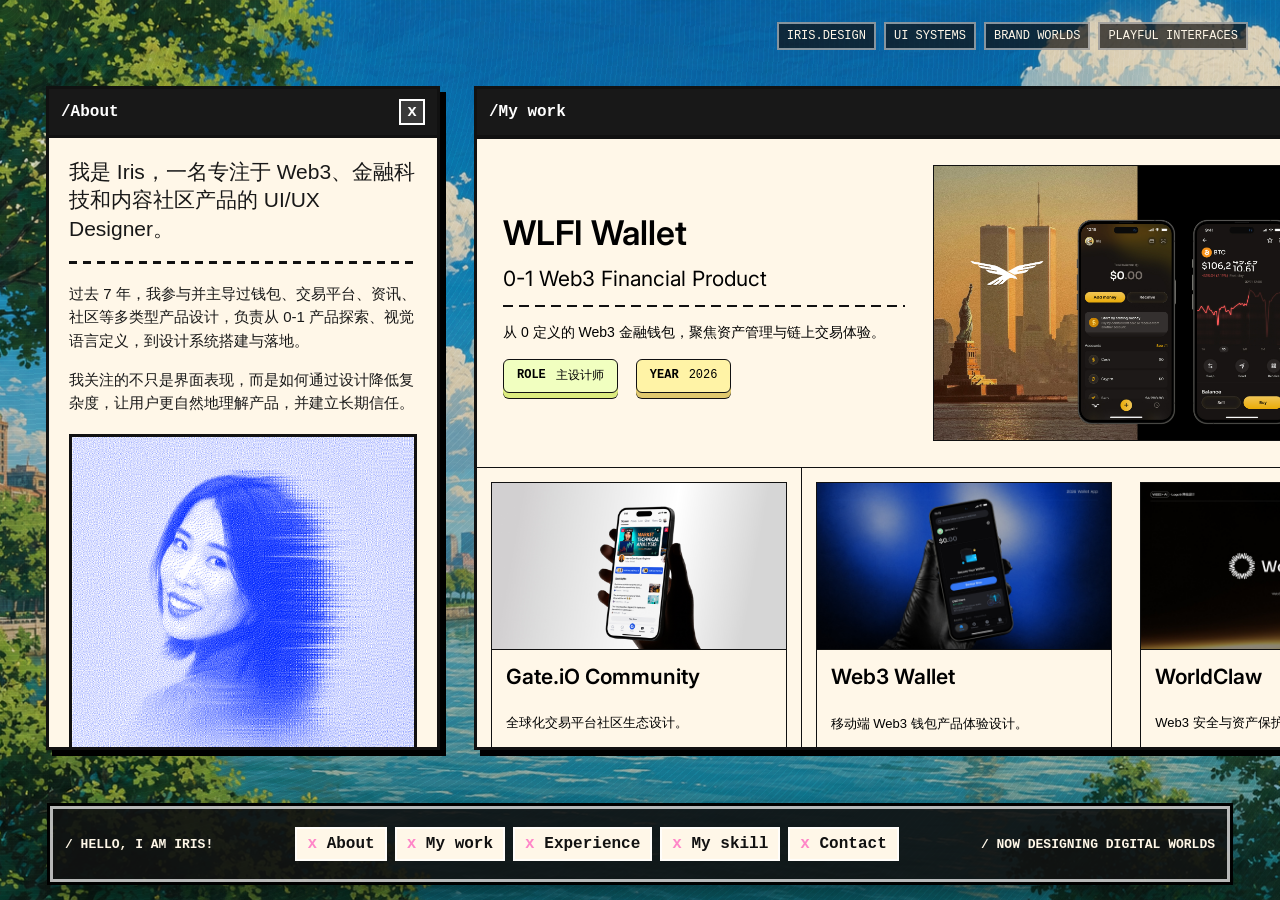
==== index.html @ 03a8f5ac "Publish Iris portfolio website" ====
<!DOCTYPE html>
<html lang="en">
  <head>
    <meta charset="UTF-8" />
    <meta name="viewport" content="width=device-width, initial-scale=1.0" />
    <title>Iris - Designer Portfolio</title>
    <meta
      name="description"
      content="Iris is a multidisciplinary designer creating product interfaces, brand systems, and digital stories with playful precision."
    />
    <link rel="preconnect" href="https://fonts.googleapis.com" />
    <link rel="preconnect" href="https://fonts.gstatic.com" crossorigin />
    <link href="https://fonts.googleapis.com/css2?family=Inter:wght@400;500;600;700;800&display=swap" rel="stylesheet" />
    <link rel="stylesheet" href="./styles.css" />
  </head>
  <body>
    <div class="boot-screen" aria-hidden="true">
      <div class="boot-grid">
        <span></span><span></span><span></span><span></span><span></span>
        <span></span><span></span><span></span><span></span><span></span>
        <span></span><span></span><span></span><span></span><span></span>
        <span></span><span></span><span></span><span></span><span></span>
        <span></span><span></span><span></span><span></span><span></span>
      </div>
    </div>

    <main class="desktop" id="desktop">
      <canvas class="cursor-trail" id="cursorTrail" aria-hidden="true"></canvas>
      <div class="noise"></div>
      <div class="ticker" aria-hidden="true">
        <span>IRIS.DESIGN</span>
        <span>UI SYSTEMS</span>
        <span>BRAND WORLDS</span>
        <span>PLAYFUL INTERFACES</span>
      </div>

      <section class="workspace" id="workspace" aria-label="Iris portfolio cards">
        <article class="window about" data-card="about">
          <header class="window-bar">
            <span>/About</span>
            <button class="close" aria-label="Close about" data-close="about">x</button>
          </header>
          <div class="window-body">
            <p class="quote">我是 Iris，一名专注于 Web3、金融科技和内容社区产品的 UI/UX Designer。</p>
            <div class="rule"></div>
            <p>
              过去 7 年，我参与并主导过钱包、交易平台、资讯、社区等多类型产品设计，负责从 0-1 产品探索、视觉语言定义，到设计系统搭建与落地。
            </p>
            <p>
              我关注的不只是界面表现，而是如何通过设计降低复杂度，让用户更自然地理解产品，并建立长期信任。
            </p>
            <div class="portrait">
              <img src="./assets/iris-photo.png" alt="Portrait of Iris" />
            </div>
            <div class="rule"></div>
            <div class="about-notes" aria-label="Iris design focus">
              <span>7 年产品设计经验</span>
              <span>资讯 / 社区 / 金融 / Web3</span>
              <span>APP / Web 多端设计</span>
              <span>0-1 产品设计主导</span>
            </div>
          </div>
        </article>

        <article class="window contact" data-card="contact">
          <header class="window-bar">
            <span>/Contact</span>
            <button class="close" aria-label="Close contact" data-close="contact">x</button>
          </header>
          <div class="window-body">
            <p>
              我一直在寻找值得投入的项目。
            </p>
            <p>
              无论是产品设计、视觉系统，还是新的数字体验，如果你的想法足够有趣，欢迎来聊聊
            </p>
            <div class="mail-art">
              <img src="./assets/contact-art.png" alt="Contact illustration" />
            </div>
          </div>
          <div class="link-list">
            <a href="mailto:Iriszheng066@gmail.com" class="contact-row email">
              <span>EMAIL</span>
              <em>&gt;&gt; Iriszheng066@gmail.com</em>
            </a>
            <a href="#" class="contact-row linkedin">
              <span>WECHAT</span>
              <em>&gt;&gt; 15631591197</em>
            </a>
            <a href="./assets/iris-resume-2026.pdf" class="contact-row resume" target="_blank" rel="noopener">
              <span>RESUME</span>
              <em>&gt;&gt; See the detail</em>
            </a>
          </div>
        </article>

        <article class="window work" data-card="work">
          <header class="window-bar">
            <span>/My work</span>
            <button class="close" aria-label="Close work" data-close="work">x</button>
          </header>
          <div class="projects">
            <button class="project project-featured" data-project="WLFIAPP" data-case="wlfi-app">
              <span class="project-copy">
                <span class="project-title">WLFI Wallet</span>
                <span class="project-subtitle">0-1 Web3 Financial Product</span>
                <span class="project-rule"></span>
                <span class="project-desc">从 0 定义的 Web3 金融钱包，聚焦资产管理与链上交易体验。</span>
                <span class="project-meta">
                  <span><b>ROLE</b> 主设计师</span>
                  <span><b>YEAR</b> 2026</span>
                </span>
              </span>
              <span class="thumb project-image featured-thumb"><img src="./assets/projects/wlfi-case/cover.jpg" alt="WLFI APP project cover" /></span>
            </button>
            <button class="project project-compact" data-project="Gate.iO Community" data-case="gate-community">
              <span class="thumb project-image"><img src="./assets/projects/gate-community-case/cover.jpg" alt="Gate.iO Community project cover" /></span>
              <span class="project-card-copy">
                <strong>Gate.iO Community</strong>
                <small>全球化交易平台社区生态设计。</small>
                <em>VIEW CASE -></em>
              </span>
            </button>
            <button class="project project-compact" data-project="Web3 Wallet" data-case="web3-wallet">
              <span class="thumb project-image"><img src="./assets/projects/web3-wallet/page-01.png" alt="Web3 Wallet project cover" /></span>
              <span class="project-card-copy">
                <strong>Web3 Wallet</strong>
                <small>移动端 Web3 钱包产品体验设计。</small>
                <em>VIEW CASE -></em>
              </span>
            </button>
            <button class="project project-compact" data-project="WorldClaw" data-case="worldclaw">
              <span class="thumb project-image"><img src="./assets/projects/worldclaw/page-1.png" alt="WorldClaw project cover" /></span>
              <span class="project-card-copy">
                <strong>WorldClaw</strong>
                <small>Web3 安全与资产保护平台品牌与产品设计。</small>
                <em>VIEW CASE -></em>
              </span>
            </button>
          </div>
        </article>

        <article class="window experience" data-card="experience">
          <header class="window-bar">
            <span>/Experience</span>
            <button class="close" aria-label="Close experience" data-close="experience">x</button>
          </header>
          <div class="window-body">
            <div class="timeline-item">
              <span>&gt;&gt; 2024年4月 - 2026年4月</span>
              <strong>资深 UI/UX 设计师 @ Tomo(Web3)</strong>
              <p>负责 0-1 金融产品 WLFI APP 的产品页面设计，主导视觉语言定义与核心页面 UI 设计。</p>
              <p>负责 AB、Tomo 钱包产品的 0-1 设计，覆盖首页、资产、交易、社区等核心模块，推动设计方案落地。</p>
            </div>
            <div class="timeline-item">
              <span>&gt;&gt; 2022年7月 - 2024年4月</span>
              <strong>高级 UI 设计师 @ Gate.io</strong>
              <p>交易所社区业务线 UI Owner，负责 App / Web 端的视觉输出与体验迭代。</p>
              <p>负责直播、社区动态、社群聊天室、学院等模块设计，提升内容浏览、互动参与和转化体验。</p>
            </div>
            <div class="timeline-item">
              <span>&gt;&gt; 2019年7月 - 2022年7月</span>
              <strong>UI/UX 设计师 @ NewsBreak</strong>
              <p>负责 APP / Web 双端的北美本地新闻资讯产品界面设计。</p>
            </div>
            <div class="timeline-item">
              <span>&gt;&gt; 2017年 - 2019年</span>
              <strong>设计实习生 @ 腾讯 Tencent &amp; Cisco</strong>
              <p>在腾讯参与腾讯视频网站的 UI 设计，以及负责内部 B 端数据系统的网站设计。</p>
              <p>在 Cisco 参与 Webex 视频会议相关设计，积累跨团队协作、产品理解和设计落地经验。</p>
            </div>
          </div>
        </article>

        <article class="window skills" data-card="skills">
          <header class="window-bar">
            <span>/My skill</span>
            <button class="close" aria-label="Close skills" data-close="skills">x</button>
          </header>
          <div class="window-body chips">
            <span>Product Strategy</span>
            <span>Design Systems</span>
            <span>UX Research</span>
            <span>Art Direction</span>
            <span>Webflow</span>
            <span>Figma</span>
            <span>Interaction Design</span>
            <span>Brand Identity</span>
            <span>Prototyping</span>
            <span>Creative Coding</span>
          </div>
        </article>

      </section>

      <nav class="dock" aria-label="Portfolio navigation">
        <span class="dock-label">/ HELLO, I AM IRIS!</span>
        <div class="dock-menu">
          <button class="dock-btn is-open" data-toggle="about">About</button>
          <button class="dock-btn is-open" data-toggle="work">My work</button>
          <button class="dock-btn is-open" data-toggle="experience">Experience</button>
          <button class="dock-btn is-open" data-toggle="skills">My skill</button>
          <button class="dock-btn is-open" data-toggle="contact">Contact</button>
        </div>
        <span class="dock-label">/ NOW DESIGNING DIGITAL WORLDS</span>
      </nav>

      <dialog id="projectDialog" class="project-dialog">
        <button class="close dialog-close" aria-label="Close project">x</button>
        <p class="section-title">&gt;&gt; CASE NOTE</p>
        <h2 id="dialogTitle">Project</h2>
        <div id="dialogContent" class="dialog-content">
          <p>
            A focused Iris case study placeholder. Replace this with project goals, scope, role,
            outcomes, and screenshots when the final designer information is ready.
          </p>
        </div>
      </dialog>
    </main>

    <script src="./script.js"></script>
  </body>
</html>
---- styles.css ----
:root {
  --black: #111111;
  --ink: #181818;
  --paper: #f3eadf;
  --cream: #fff7e8;
  --white: #ffffff;
  --line: #111111;
  --green: #a9ff76;
  --pink: #ff86c8;
  --yellow: #ffe36d;
  --blue: #8cc8ff;
  --red: #ff6b57;
  --shadow: 6px 6px 0 #000000;
}

* {
  box-sizing: border-box;
}

html {
  height: 100%;
  background: var(--black);
}

body {
  min-height: 100%;
  margin: 0;
  overflow: hidden;
  color: var(--ink);
  background:
    linear-gradient(rgba(0, 0, 0, 0.08), rgba(0, 0, 0, 0.18)),
    url("./assets/desktop-bg.png") center / cover fixed no-repeat,
    #111111;
  font-family: "Courier New", Courier, monospace;
}

button,
a {
  font: inherit;
}

button {
  cursor: pointer;
}

.boot-screen {
  position: fixed;
  inset: 0;
  z-index: 50;
  display: grid;
  place-items: center;
  background: #111111;
  animation: bootOut 1.15s ease 0.65s forwards;
}

.boot-grid {
  display: grid;
  grid-template-columns: repeat(5, 10px);
  gap: 13px;
}

.boot-grid span {
  width: 8px;
  height: 8px;
  background: var(--cream);
  animation: blink 0.7s steps(2, end) infinite;
}

.boot-grid span:nth-child(2n) {
  animation-delay: 0.1s;
}

.boot-grid span:nth-child(3n) {
  animation-delay: 0.22s;
}

.desktop {
  position: relative;
  min-height: 100vh;
  padding: 46px 0 116px;
}

.noise {
  position: fixed;
  inset: 0;
  z-index: 0;
  pointer-events: none;
  opacity: 0.08;
  background-image:
    repeating-radial-gradient(circle at 0 0, #fff 0 1px, transparent 1px 5px),
    repeating-linear-gradient(90deg, transparent 0 14px, rgba(255, 255, 255, 0.25) 15px);
  mix-blend-mode: overlay;
}

.cursor-trail {
  position: fixed;
  inset: 0;
  z-index: 20;
  width: 100vw;
  height: 100vh;
  pointer-events: none;
  image-rendering: pixelated;
}

.ticker {
  position: fixed;
  right: 32px;
  top: 22px;
  z-index: 2;
  display: flex;
  gap: 8px;
  color: var(--cream);
  font-size: 12px;
  letter-spacing: 0;
}

.ticker span {
  border: 2px solid rgba(255, 255, 255, 0.5);
  padding: 5px 8px;
  background: rgba(17, 17, 17, 0.7);
}

.workspace {
  position: relative;
  z-index: 1;
  display: flex;
  align-items: flex-start;
  gap: 34px;
  height: calc(100vh - 162px);
  min-height: 520px;
  overflow-x: auto;
  overflow-y: hidden;
  padding: 40px 46px 34px;
  scroll-behavior: smooth;
  user-select: none;
  scrollbar-width: none;
}

.workspace::-webkit-scrollbar {
  display: none;
}

.window {
  flex: 0 0 394px;
  max-height: 100%;
  overflow: auto;
  border: 3px solid var(--line);
  background: var(--cream);
  box-shadow: var(--shadow);
  transform: translateY(0) scale(1);
  transition: transform 0.22s ease, opacity 0.22s ease;
  animation: cardIn 0.52s cubic-bezier(0.2, 0.9, 0.2, 1) backwards;
}

.window:nth-child(2) {
  animation-delay: 0.08s;
}

.window:nth-child(3) {
  animation-delay: 0.16s;
}

.window:nth-child(4) {
  animation-delay: 0.24s;
}

.window:nth-child(5) {
  animation-delay: 0.32s;
}

.window:nth-child(6) {
  animation-delay: 0.4s;
}

.window.is-hidden {
  display: none;
}

.window.about {
  order: 1;
}

.window.contact {
  order: 5;
}

.window.work {
  order: 2;
  flex-basis: 980px;
}

.window.experience {
  order: 3;
}

.window.skills {
  order: 4;
}

.window:hover {
  transform: translateY(-3px);
}

.window-bar {
  position: sticky;
  top: 0;
  z-index: 2;
  display: flex;
  align-items: center;
  justify-content: space-between;
  gap: 16px;
  padding: 10px 12px;
  border-bottom: 3px solid var(--line);
  color: var(--white);
  background: var(--ink);
  font-weight: 700;
}

.close {
  display: grid;
  width: 26px;
  height: 26px;
  place-items: center;
  border: 2px solid var(--white);
  color: var(--white);
  background: #3a3a3a;
  line-height: 1;
}

.window-body {
  padding: 20px;
}

.window p {
  margin: 0 0 16px;
  font-size: 15px;
  line-height: 1.55;
}

.about .window-body {
  font-family: "PingFang SC", "Microsoft YaHei", "Noto Sans SC", sans-serif;
}

.about .window p {
  line-height: 1.72;
}

.about-notes {
  display: flex;
  flex-wrap: wrap;
  gap: 8px;
  margin: 0 0 16px;
}

.about-notes span {
  padding: 7px 13px 8px;
  border: 1px solid var(--line);
  border-radius: 6px;
  background: #ffd9ec;
  box-shadow: 0 5px 0 #ef95c1, 0 6px 0 var(--line);
  font-size: 12px;
  font-weight: 700;
  line-height: 1.3;
}

.about-notes span:nth-child(2) {
  background: #eadcff;
  box-shadow: 0 5px 0 #c7a9ef, 0 6px 0 var(--line);
}

.about-notes span:nth-child(3) {
  background: #f1ffc0;
  box-shadow: 0 5px 0 #dceb7f, 0 6px 0 var(--line);
}

.about-notes span:nth-child(4) {
  background: #fff3a6;
  box-shadow: 0 5px 0 #e0c86e, 0 6px 0 var(--line);
}

.window strong {
  background: var(--yellow);
  padding: 0 3px;
}

.lead {
  font-size: 16px;
}

.quote {
  font-size: 21px !important;
  line-height: 1.35 !important;
}

.rule {
  height: 3px;
  margin: 18px 0;
  background: repeating-linear-gradient(90deg, var(--line) 0 8px, transparent 8px 14px);
}

.demo-box {
  position: relative;
  height: 220px;
  margin: 18px 0;
  overflow: hidden;
  border: 3px solid var(--line);
  background:
    linear-gradient(135deg, rgba(255, 227, 109, 0.95), rgba(255, 134, 200, 0.9)),
    var(--paper);
}

.demo-box::before {
  content: "";
  position: absolute;
  inset: 18px;
  background-image:
    linear-gradient(var(--line) 2px, transparent 2px),
    linear-gradient(90deg, var(--line) 2px, transparent 2px);
  background-size: 24px 24px;
  opacity: 0.18;
}

.mini-window {
  position: absolute;
  border: 3px solid var(--line);
  background: var(--cream);
  box-shadow: 5px 5px 0 #000;
}

.mini-window::before {
  content: "";
  display: block;
  height: 22px;
  border-bottom: 3px solid var(--line);
  background: var(--blue);
}

.mini-window.one {
  left: 40px;
  top: 46px;
  width: 130px;
  height: 88px;
}

.mini-window.two {
  right: 40px;
  bottom: 42px;
  width: 150px;
  height: 104px;
}

.cursor {
  position: absolute;
  left: 184px;
  top: 96px;
  width: 0;
  height: 0;
  border-left: 18px solid var(--line);
  border-top: 13px solid transparent;
  border-bottom: 13px solid transparent;
  filter: drop-shadow(4px 4px 0 #fff);
  animation: cursorMove 2.8s ease-in-out infinite;
}

.steps {
  margin: 0;
  padding: 0 0 0 18px;
}

.steps li {
  margin: 10px 0;
  font-size: 14px;
  line-height: 1.45;
}

.actions,
.pager {
  display: flex;
  align-items: center;
  gap: 12px;
  justify-content: space-between;
  border-top: 3px solid var(--line);
  padding: 14px;
}

.retro-btn {
  position: relative;
  min-height: 38px;
  border: 3px solid var(--line);
  color: var(--line);
  background: var(--white);
  box-shadow: 4px 4px 0 #000;
  font-weight: 700;
}

.retro-btn:active {
  transform: translate(3px, 3px);
  box-shadow: 1px 1px 0 #000;
}

.retro-btn.pink {
  background: var(--pink);
}

.retro-btn.muted {
  background: #d8d8d8;
}

.portrait {
  width: 100%;
  aspect-ratio: 1 / 1;
  margin: 20px 0 0;
  overflow: hidden;
  border: 3px solid var(--line);
  background: #f8f9ff;
}

.portrait img {
  display: block;
  width: 100%;
  height: 100%;
  object-fit: cover;
}

.mail-art {
  display: block;
  position: relative;
  overflow: hidden;
  margin: 18px 0 4px;
}

.mail-art img {
  display: block;
  width: 100%;
  aspect-ratio: 16 / 9;
  object-fit: cover;
}

.link-list {
  border-top: 3px solid var(--line);
}

.contact-row {
  display: grid;
  grid-template-columns: 116px 1fr;
  gap: 10px;
  align-items: center;
  min-height: 62px;
  padding: 12px 16px;
  border-bottom: 3px solid var(--line);
  color: var(--line);
  font-family: "Inter", Arial, sans-serif;
  text-decoration: none;
}

.contact-row span {
  display: grid;
  min-height: 36px;
  place-items: center;
  padding: 0 13px;
  border: 1px solid var(--line);
  border-radius: 6px;
  box-shadow: 0 5px 0 #dceb7f, 0 6px 0 var(--line);
  font-size: 11px;
  font-weight: 700;
  background: var(--white);
}

.contact-row em {
  font-style: normal;
  font-size: 14px;
  font-weight: 500;
}

.contact-row.email span {
  background: #fff3a6;
  box-shadow: 0 5px 0 #e0c86e, 0 6px 0 var(--line);
}

.contact-row.linkedin span {
  background: #dff2ff;
  box-shadow: 0 5px 0 #a9d4ed, 0 6px 0 var(--line);
}

.contact-row.resume span {
  background: #ffd9ec;
  box-shadow: 0 5px 0 #ef95c1, 0 6px 0 var(--line);
}

.projects {
  display: grid;
  grid-template-columns: repeat(3, minmax(0, 1fr));
  gap: 0;
  border-top: 1px solid var(--line);
}

.project {
  display: flex;
  min-height: 0;
  flex-direction: column;
  gap: 12px;
  padding: 16px;
  border: 0;
  border-right: 1px solid var(--line);
  border-bottom: 1px solid var(--line);
  background: var(--cream);
  text-align: left;
}

.project:nth-child(3n + 1) {
  border-left: 0;
}

.project:nth-child(3n) {
  border-right: 0;
}

.project-featured {
  display: grid;
  grid-column: 1 / -1;
  grid-template-columns: minmax(330px, 0.9fr) minmax(430px, 1.1fr);
  gap: 28px;
  align-items: center;
  padding: 26px;
}

.project-copy,
.project-card-copy,
.project-meta,
.project-tags {
  display: flex;
}

.project-copy {
  min-width: 0;
  flex-direction: column;
  align-items: flex-start;
  gap: 14px;
}

.project-title,
.project-subtitle {
  display: block;
  font-family: "Inter", Arial, sans-serif;
  line-height: 1.16;
}

.project-title {
  font-size: 34px;
  font-weight: 600;
}

.project-subtitle {
  font-size: 21px;
  font-weight: 400;
}

.project-rule {
  width: 100%;
  height: 2px;
  background: repeating-linear-gradient(90deg, var(--line) 0 10px, transparent 10px 16px);
}

.project-desc {
  font-family: "PingFang SC", "Microsoft YaHei", "Noto Sans SC", sans-serif;
  font-size: 14px;
  line-height: 1.7;
}

.project-meta {
  flex-wrap: wrap;
  gap: 18px;
  font-size: 12px;
}

.project-meta span {
  display: inline-flex;
  gap: 10px;
  align-items: center;
  padding: 7px 13px 8px;
  border: 1px solid var(--line);
  border-radius: 6px;
  background: #f1ffc0;
  box-shadow: 0 5px 0 #dceb7f, 0 6px 0 var(--line);
}

.project-meta span:nth-child(2) {
  background: #fff3a6;
  box-shadow: 0 5px 0 #e0c86e, 0 6px 0 var(--line);
}

.project-meta b {
  font-weight: 700;
}

.project-tags {
  flex-wrap: wrap;
  gap: 12px;
  margin-top: 2px;
}

.project-tags em {
  display: inline-flex;
  padding: 9px 12px;
  border: 2px solid var(--line);
  background: var(--green);
  box-shadow: 4px 4px 0 #000;
  font-size: 12px;
  font-style: normal;
  font-weight: 700;
}

.project-tags em:nth-child(2) {
  background: var(--pink);
}

.project-tags em:nth-child(3) {
  background: var(--green);
}

.featured-thumb {
  align-self: stretch;
}

.project-compact {
  display: grid;
  grid-template-rows: auto 1fr;
  gap: 0;
  padding: 14px;
}

.project-compact .thumb {
  border-bottom: 0;
}

.project-card-copy {
  min-height: 138px;
  flex-direction: column;
  justify-content: space-between;
  gap: 10px;
  padding: 14px;
  border: 1px solid var(--line);
  background: var(--cream);
}

.project .project-card-copy strong {
  min-height: 0;
  padding: 0;
  border: 0;
  background: transparent;
  font-family: "Inter", Arial, sans-serif;
  font-size: 21px;
  font-weight: 600;
  line-height: 1.2;
}

.project-card-copy small {
  font-family: "PingFang SC", "Microsoft YaHei", "Noto Sans SC", sans-serif;
  font-size: 13px;
  line-height: 1.5;
}

.project-card-copy em {
  display: block;
  padding: 0;
  border: 0;
  font-size: 12px;
  font-style: normal;
  font-weight: 700;
  text-align: left;
}

.project:hover .thumb i {
  transform: translate(-50%, -50%) rotate(8deg) scale(1.05);
}

.thumb {
  position: relative;
  flex: 0 0 auto;
  width: 100%;
  aspect-ratio: 16 / 9;
  overflow: hidden;
  border: 1px solid var(--line);
  background: var(--green);
}

.thumb::before {
  content: "";
  position: absolute;
  inset: 12px;
  background:
    linear-gradient(90deg, rgba(255, 255, 255, 0.5) 2px, transparent 2px),
    linear-gradient(rgba(255, 255, 255, 0.5) 2px, transparent 2px);
  background-size: 18px 18px;
}

.thumb i {
  position: absolute;
  left: 50%;
  top: 50%;
  width: 86px;
  height: 86px;
  border: 3px solid var(--line);
  background: var(--cream);
  transform: translate(-50%, -50%);
  transition: transform 0.22s ease;
}

.thumb i::before,
.thumb i::after {
  content: "";
  position: absolute;
  background: var(--line);
}

.thumb i::before {
  left: 18px;
  top: 22px;
  width: 50px;
  height: 8px;
}

.thumb i::after {
  left: 18px;
  top: 42px;
  width: 34px;
  height: 8px;
}

.thumb.pink {
  background: var(--pink);
}

.thumb.yellow {
  background: var(--yellow);
}

.thumb.blue {
  background: var(--blue);
}

.thumb.project-image {
  background: #111111;
}

.thumb.project-image::before {
  display: none;
}

.thumb.project-image img {
  display: block;
  width: 100%;
  height: 100%;
  object-fit: cover;
  object-position: center;
  transition: transform 0.22s ease;
}

.project:hover .thumb.project-image img {
  transform: scale(1.04);
}

.project strong {
  display: block;
  min-height: 42px;
  padding: 8px;
  border: 1px solid var(--line);
  background: var(--white);
  font-size: 13px;
}

.pager span {
  white-space: nowrap;
  font-weight: 700;
  font-size: 13px;
}

.timeline-item {
  padding: 0 0 18px;
  margin: 0 0 18px;
  border-bottom: 2px solid var(--line);
}

.timeline-item:last-child {
  margin-bottom: 0;
  border-bottom: 0;
}

.timeline-item span,
.section-title {
  display: block;
  margin-bottom: 8px;
  color: #6d1670;
  font-weight: 700;
}

.timeline-item strong {
  display: inline-block;
  margin-bottom: 8px;
}

.experience .window-body {
  font-family: "PingFang SC", "Microsoft YaHei", "Noto Sans SC", sans-serif;
}

.experience .timeline-item span {
  font-family: "Courier New", Courier, monospace;
  font-size: 13px;
}

.experience .timeline-item strong {
  display: inline-block;
  position: relative;
  border: 1px solid var(--line);
  border-radius: 6px;
  background: #f1ffc0;
  padding: 6px 13px 7px;
  font-size: 13px;
  line-height: 1.25;
  color: #060606;
  box-shadow: 0 5px 0 #dceb7f, 0 6px 0 var(--line);
  margin-bottom: 15px;
}

.experience .timeline-item p {
  margin-bottom: 8px;
  font-size: 14px;
  line-height: 1.72;
}

.chips {
  display: flex;
  flex-wrap: wrap;
  gap: 10px;
}

.chips span {
  padding: 7px 13px 8px;
  border: 1px solid var(--line);
  border-radius: 6px;
  background: #f1ffc0;
  box-shadow: 0 5px 0 #dceb7f, 0 6px 0 var(--line);
  font-family: "Inter", Arial, sans-serif;
  font-size: 13px;
  font-weight: 700;
}

.chips span:nth-child(3n + 1) {
  background: #f1ffc0;
  box-shadow: 0 5px 0 #dceb7f, 0 6px 0 var(--line);
}

.chips span:nth-child(3n + 2) {
  background: #ffd9ec;
  box-shadow: 0 5px 0 #ef95c1, 0 6px 0 var(--line);
}

.chips span:nth-child(3n) {
  background: #fff3a6;
  box-shadow: 0 5px 0 #e0c86e, 0 6px 0 var(--line);
}

.chips span:nth-child(4n) {
  background: #dff2ff;
  box-shadow: 0 5px 0 #a9d4ed, 0 6px 0 var(--line);
}

.text-link {
  display: block;
  width: 100%;
  margin: 10px 0;
  padding: 0;
  border: 0;
  color: var(--line);
  background: transparent;
  text-align: left;
  text-decoration: underline;
  text-decoration-thickness: 2px;
  font-weight: 700;
}

.dock {
  position: fixed;
  left: 50%;
  bottom: 18px;
  z-index: 10;
  display: grid;
  grid-template-columns: auto minmax(280px, 1fr) auto;
  align-items: center;
  width: min(1180px, calc(100vw - 28px));
  min-height: 76px;
  gap: 12px;
  padding: 12px;
  border: 3px solid rgba(255, 255, 255, 0.7);
  background: rgba(17, 17, 17, 0.9);
  box-shadow: 0 0 0 3px #000, 0 14px 32px rgba(0, 0, 0, 0.45);
  color: var(--cream);
  transform: translateX(-50%);
}

.dock-label {
  white-space: nowrap;
  font-size: 13px;
  font-weight: 700;
}

.dock-menu {
  display: flex;
  flex-wrap: wrap;
  justify-content: center;
  gap: 8px;
}

.dock-btn {
  min-height: 34px;
  padding: 5px 10px;
  border: 2px solid rgba(255, 255, 255, 0.8);
  color: var(--cream);
  background: #262626;
  font-weight: 700;
}

.dock-btn.is-open::before {
  content: "x ";
  color: var(--pink);
}

.dock-btn:hover,
.dock-btn.is-open {
  background: var(--cream);
  color: var(--line);
}

.project-dialog {
  width: min(1120px, calc(100vw - 44px));
  max-height: calc(100vh - 52px);
  overflow: auto;
  border: 3px solid var(--line);
  background: var(--cream);
  box-shadow: var(--shadow);
  color: var(--line);
}

.project-dialog::backdrop {
  background: rgba(0, 0, 0, 0.68);
}

.project-dialog h2 {
  margin: 0 0 12px;
  font-size: 22px;
}

.dialog-content {
  clear: both;
}

.case-page {
  margin: 0 0 16px;
  border: 3px solid var(--line);
  background: #111111;
  box-shadow: 5px 5px 0 #000;
}

.case-page img {
  display: block;
  width: 100%;
  height: auto;
}

.dialog-close {
  float: right;
  border-color: var(--line);
  color: var(--line);
  background: var(--pink);
}

@keyframes bootOut {
  to {
    opacity: 0;
    visibility: hidden;
  }
}

@keyframes blink {
  50% {
    opacity: 0.25;
    transform: scale(0.6);
  }
}

@keyframes cardIn {
  from {
    opacity: 0;
    transform: translateY(22px) scale(0.96);
  }
}

@keyframes cursorMove {
  50% {
    transform: translate(42px, 34px);
  }
}

@media (max-width: 900px) {
  body {
    overflow: auto;
  }

  .desktop {
    padding: 22px 0 190px;
  }

  .ticker {
    position: static;
    flex-wrap: wrap;
    padding: 14px;
  }

  .workspace {
    height: auto;
    min-height: 0;
    flex-direction: column;
    overflow: visible;
    padding: 14px;
  }

  .window {
    width: 100%;
    flex-basis: auto;
  }

  .projects {
    grid-template-columns: 1fr;
  }

  .project,
  .project:nth-child(2n) {
    border-right: 0;
  }

  .dock {
    grid-template-columns: 1fr;
    width: calc(100vw - 18px);
    bottom: 9px;
  }

  .dock-label {
    text-align: center;
  }
}

@media (max-width: 520px) {
  .window-body {
    padding: 16px;
  }

  .window p {
    font-size: 14px;
  }

  .actions,
  .pager {
    flex-direction: column;
    align-items: stretch;
  }

  .retro-btn {
    width: 100%;
  }

  .contact-row {
    grid-template-columns: 1fr;
  }

  .dock-btn {
    flex: 1 1 calc(50% - 8px);
  }
}
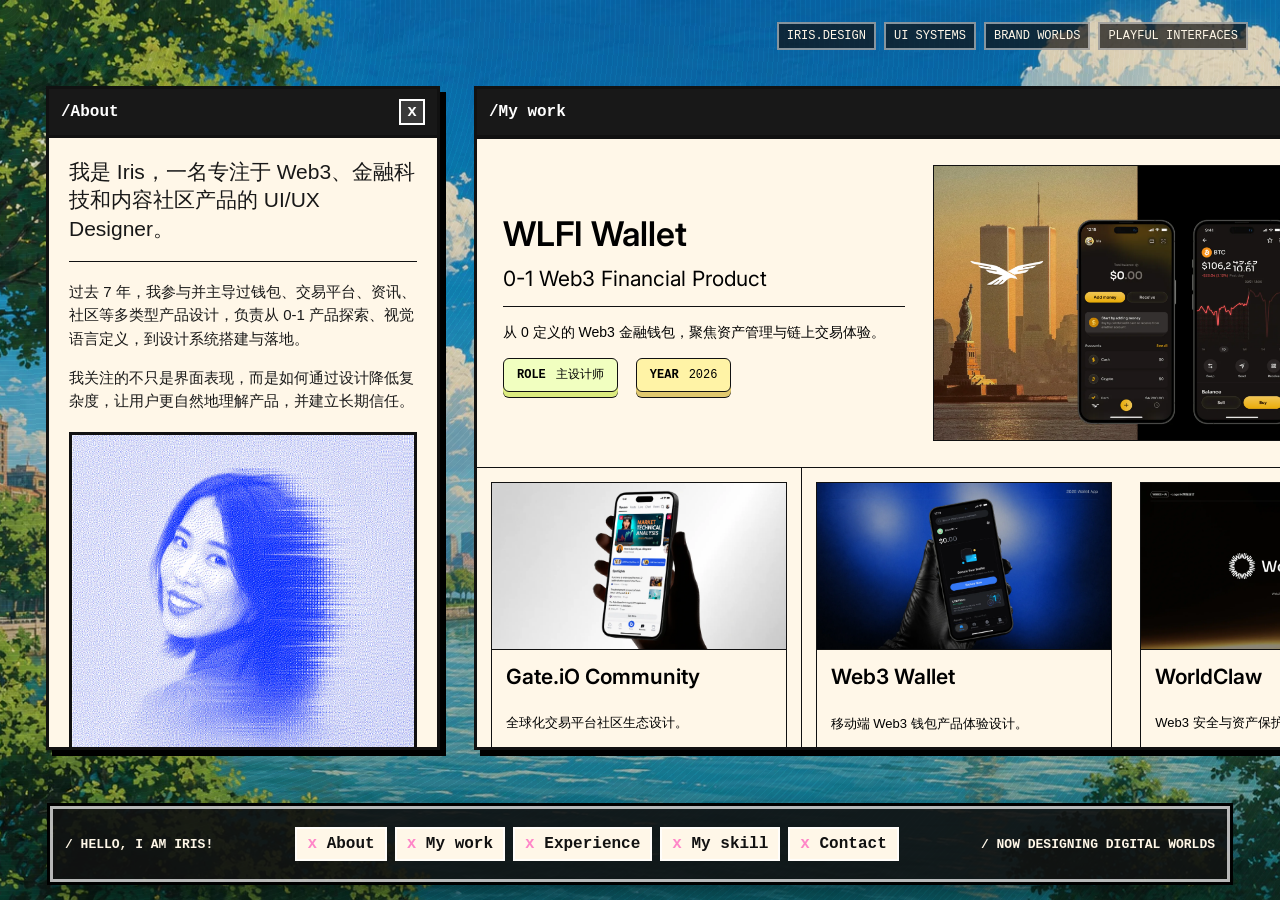
==== commit a2502827: "Add files via upload" ====
--- a/index.html
+++ b/index.html
@@ -50,7 +50,7 @@
               我关注的不只是界面表现，而是如何通过设计降低复杂度，让用户更自然地理解产品，并建立长期信任。
             </p>
             <div class="portrait">
-              <img src="./assets/iris-photo.png" alt="Portrait of Iris" />
+              <img src="./assets/iris-photo.webp" alt="Portrait of Iris" />
             </div>
             <div class="rule"></div>
             <div class="about-notes" aria-label="Iris design focus">
@@ -75,7 +75,7 @@
               无论是产品设计、视觉系统，还是新的数字体验，如果你的想法足够有趣，欢迎来聊聊
             </p>
             <div class="mail-art">
-              <img src="./assets/contact-art.png" alt="Contact illustration" />
+              <img src="./assets/contact-art.webp" alt="Contact illustration" />
             </div>
           </div>
           <div class="link-list">
@@ -111,10 +111,10 @@
                   <span><b>YEAR</b> 2026</span>
                 </span>
               </span>
-              <span class="thumb project-image featured-thumb"><img src="./assets/projects/wlfi-case/cover.jpg" alt="WLFI APP project cover" /></span>
+              <span class="thumb project-image featured-thumb"><img src="./assets/projects/wlfi-case/cover.webp" alt="WLFI APP project cover" /></span>
             </button>
             <button class="project project-compact" data-project="Gate.iO Community" data-case="gate-community">
-              <span class="thumb project-image"><img src="./assets/projects/gate-community-case/cover.jpg" alt="Gate.iO Community project cover" /></span>
+              <span class="thumb project-image"><img src="./assets/projects/gate-community-case/cover.webp" alt="Gate.iO Community project cover" /></span>
               <span class="project-card-copy">
                 <strong>Gate.iO Community</strong>
                 <small>全球化交易平台社区生态设计。</small>
@@ -122,7 +122,7 @@
               </span>
             </button>
             <button class="project project-compact" data-project="Web3 Wallet" data-case="web3-wallet">
-              <span class="thumb project-image"><img src="./assets/projects/web3-wallet/page-01.png" alt="Web3 Wallet project cover" /></span>
+              <span class="thumb project-image"><img src="./assets/projects/web3-wallet/page-01.webp" alt="Web3 Wallet project cover" /></span>
               <span class="project-card-copy">
                 <strong>Web3 Wallet</strong>
                 <small>移动端 Web3 钱包产品体验设计。</small>
@@ -130,10 +130,18 @@
               </span>
             </button>
             <button class="project project-compact" data-project="WorldClaw" data-case="worldclaw">
-              <span class="thumb project-image"><img src="./assets/projects/worldclaw/page-1.png" alt="WorldClaw project cover" /></span>
+              <span class="thumb project-image"><img src="./assets/projects/worldclaw/page-1.webp" alt="WorldClaw project cover" /></span>
               <span class="project-card-copy">
                 <strong>WorldClaw</strong>
                 <small>Web3 安全与资产保护平台品牌与产品设计。</small>
+                <em>VIEW CASE -></em>
+              </span>
+            </button>
+            <button class="project project-compact" data-project="NewsBreak" data-case="newsbreak">
+              <span class="thumb project-image"><img src="./assets/projects/newsbreak-case/cover.webp" alt="NewsBreak project cover" /></span>
+              <span class="project-card-copy">
+                <strong>NewsBreak</strong>
+                <small>北美本地新闻社区产品。</small>
                 <em>VIEW CASE -></em>
               </span>
             </button>
--- a/styles.css
+++ b/styles.css
@@ -29,7 +29,7 @@
   color: var(--ink);
   background:
     linear-gradient(rgba(0, 0, 0, 0.08), rgba(0, 0, 0, 0.18)),
-    url("./assets/desktop-bg.png") center / cover fixed no-repeat,
+    url("./assets/desktop-bg.webp") center / cover fixed no-repeat,
     #111111;
   font-family: "Courier New", Courier, monospace;
 }
@@ -241,7 +241,10 @@
   font-family: "PingFang SC", "Microsoft YaHei", "Noto Sans SC", sans-serif;
 }
 
-.about .window p {
+.about .window p,
+.experience .timeline-item p,
+.contact .window-body p {
+  font-size: 14px;
   line-height: 1.72;
 }
 
@@ -293,9 +296,9 @@
 }
 
 .rule {
-  height: 3px;
+  height: 1px;
   margin: 18px 0;
-  background: repeating-linear-gradient(90deg, var(--line) 0 8px, transparent 8px 14px);
+  background: var(--line);
 }
 
 .demo-box {
@@ -437,7 +440,7 @@
 }
 
 .link-list {
-  border-top: 3px solid var(--line);
+  border-top: 1px solid var(--line);
 }
 
 .contact-row {
@@ -447,7 +450,7 @@
   align-items: center;
   min-height: 62px;
   padding: 12px 16px;
-  border-bottom: 3px solid var(--line);
+  border-bottom: 1px solid var(--line);
   color: var(--line);
   font-family: "Inter", Arial, sans-serif;
   text-decoration: none;
@@ -557,8 +560,8 @@
 
 .project-rule {
   width: 100%;
-  height: 2px;
-  background: repeating-linear-gradient(90deg, var(--line) 0 10px, transparent 10px 16px);
+  height: 1px;
+  background: var(--line);
 }
 
 .project-desc {
@@ -778,7 +781,7 @@
 .timeline-item {
   padding: 0 0 18px;
   margin: 0 0 18px;
-  border-bottom: 2px solid var(--line);
+  border-bottom: 1px solid var(--line);
 }
 
 .timeline-item:last-child {
@@ -1050,6 +1053,97 @@
 }
 
 @media (max-width: 520px) {
+  .window.work {
+    height: 100svh;
+    max-height: none;
+    overflow: hidden;
+  }
+
+  .window.work .window-bar {
+    height: 44px;
+  }
+
+  .window.work .projects {
+    display: flex;
+    height: calc(100svh - 44px);
+    flex-direction: column;
+    overflow-x: hidden;
+    overflow-y: auto;
+    border-top: 0;
+    scroll-behavior: smooth;
+    scroll-snap-type: y mandatory;
+    scrollbar-width: none;
+    overscroll-behavior-y: contain;
+  }
+
+  .window.work .projects::-webkit-scrollbar {
+    display: none;
+  }
+
+  .window.work .project,
+  .window.work .project-featured,
+  .window.work .project-compact {
+    display: flex;
+    width: 100%;
+    height: 100%;
+    min-height: 100%;
+    flex: 0 0 100%;
+    flex-direction: column;
+    gap: 10px;
+    padding: 12px;
+    border-right: 0;
+    scroll-snap-align: start;
+    scroll-snap-stop: always;
+  }
+
+  .window.work .project-featured .project-copy {
+    order: 2;
+    flex: 1 1 auto;
+    gap: 9px;
+  }
+
+  .window.work .project-featured .featured-thumb {
+    order: 1;
+    height: 43%;
+    min-height: 210px;
+    align-self: auto;
+    aspect-ratio: auto;
+  }
+
+  .window.work .project-title {
+    font-size: 28px;
+  }
+
+  .window.work .project-subtitle {
+    font-size: 16px;
+  }
+
+  .window.work .project-desc {
+    font-size: 13px;
+    line-height: 1.55;
+  }
+
+  .window.work .project-meta {
+    gap: 10px;
+  }
+
+  .window.work .project-compact {
+    grid-template-rows: none;
+  }
+
+  .window.work .project-compact .thumb {
+    height: 58%;
+    flex: 1 1 auto;
+    aspect-ratio: auto;
+    border-bottom: 1px solid var(--line);
+  }
+
+  .window.work .project-card-copy {
+    min-height: 0;
+    flex: 0 0 32%;
+    padding: 14px;
+  }
+
   .window-body {
     padding: 16px;
   }
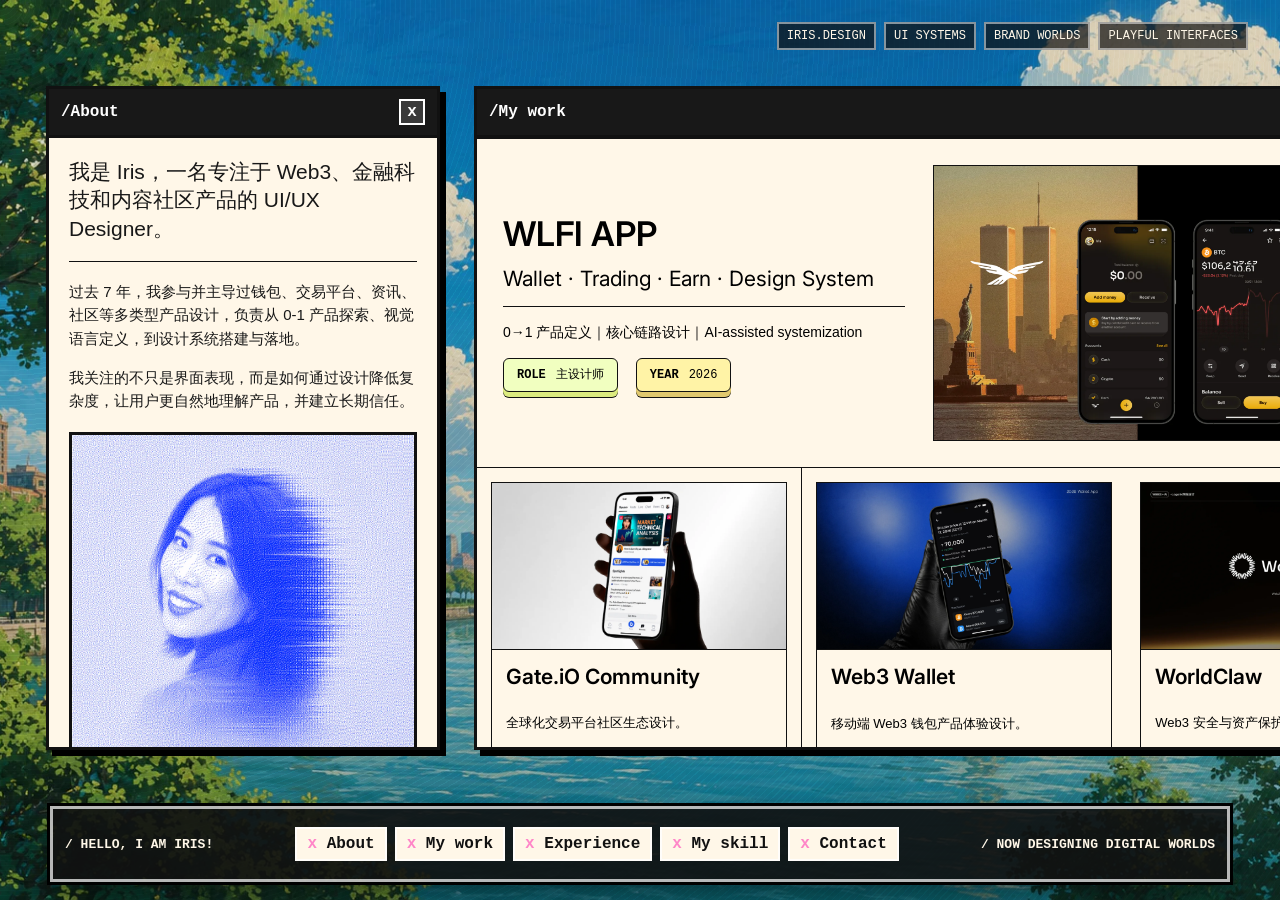
==== commit f1e99d51: "Update WLFI and Web3 Wallet case studies" ====
--- a/index.html
+++ b/index.html
@@ -102,10 +102,10 @@
           <div class="projects">
             <button class="project project-featured" data-project="WLFIAPP" data-case="wlfi-app">
               <span class="project-copy">
-                <span class="project-title">WLFI Wallet</span>
-                <span class="project-subtitle">0-1 Web3 Financial Product</span>
+                <span class="project-title">WLFI APP</span>
+                <span class="project-subtitle">Wallet · Trading · Earn · Design System</span>
                 <span class="project-rule"></span>
-                <span class="project-desc">从 0 定义的 Web3 金融钱包，聚焦资产管理与链上交易体验。</span>
+                <span class="project-desc">0→1 产品定义｜核心链路设计｜AI-assisted systemization</span>
                 <span class="project-meta">
                   <span><b>ROLE</b> 主设计师</span>
                   <span><b>YEAR</b> 2026</span>
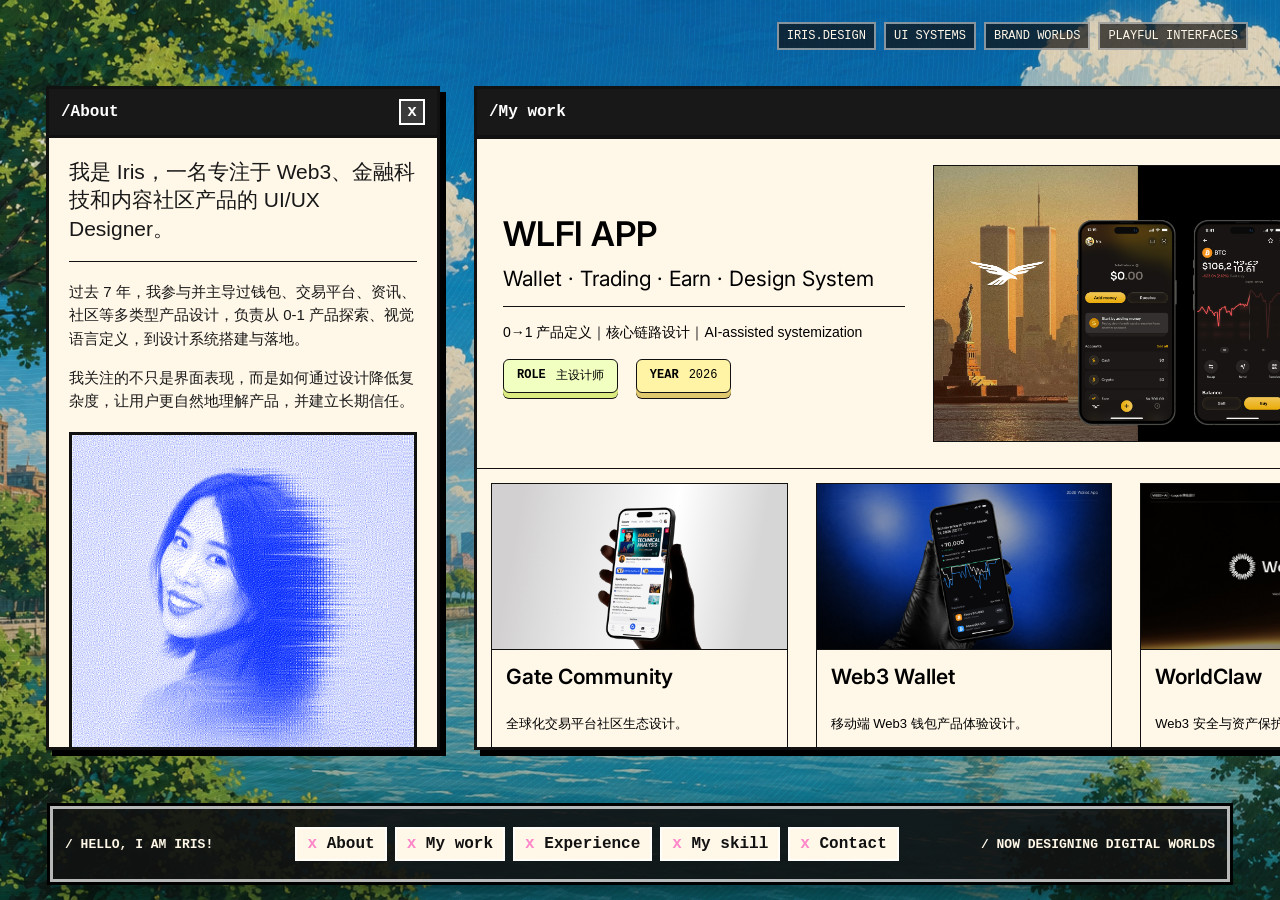
==== commit 46af8554: "Update portfolio projects and typography" ====
--- a/index.html
+++ b/index.html
@@ -11,6 +11,8 @@
     <link rel="preconnect" href="https://fonts.googleapis.com" />
     <link rel="preconnect" href="https://fonts.gstatic.com" crossorigin />
     <link href="https://fonts.googleapis.com/css2?family=Inter:wght@400;500;600;700;800&display=swap" rel="stylesheet" />
+    <link rel="preconnect" href="https://api.fontshare.com" />
+    <link href="https://api.fontshare.com/v2/css?f[]=switzer@400,500,600,700,800&display=swap" rel="stylesheet" />
     <link rel="stylesheet" href="./styles.css" />
   </head>
   <body>
@@ -50,7 +52,7 @@
               我关注的不只是界面表现，而是如何通过设计降低复杂度，让用户更自然地理解产品，并建立长期信任。
             </p>
             <div class="portrait">
-              <img src="./assets/iris-photo.webp" alt="Portrait of Iris" />
+              <img src="./assets/iris-photo.png" alt="Portrait of Iris" />
             </div>
             <div class="rule"></div>
             <div class="about-notes" aria-label="Iris design focus">
@@ -75,7 +77,7 @@
               无论是产品设计、视觉系统，还是新的数字体验，如果你的想法足够有趣，欢迎来聊聊
             </p>
             <div class="mail-art">
-              <img src="./assets/contact-art.webp" alt="Contact illustration" />
+              <img src="./assets/contact-art.png" alt="Contact illustration" />
             </div>
           </div>
           <div class="link-list">
@@ -111,18 +113,18 @@
                   <span><b>YEAR</b> 2026</span>
                 </span>
               </span>
-              <span class="thumb project-image featured-thumb"><img src="./assets/projects/wlfi-case/cover.webp" alt="WLFI APP project cover" /></span>
-            </button>
-            <button class="project project-compact" data-project="Gate.iO Community" data-case="gate-community">
-              <span class="thumb project-image"><img src="./assets/projects/gate-community-case/cover.webp" alt="Gate.iO Community project cover" /></span>
-              <span class="project-card-copy">
-                <strong>Gate.iO Community</strong>
+              <span class="thumb project-image featured-thumb"><img src="./assets/projects/wlfi-case/cover.jpg" alt="WLFI APP project cover" /></span>
+            </button>
+            <button class="project project-compact" data-project="Gate Community" data-case="gate-community">
+              <span class="thumb project-image"><img src="./assets/projects/gate-community-case/cover.jpg" alt="Gate Community project cover" /></span>
+              <span class="project-card-copy">
+                <strong>Gate Community</strong>
                 <small>全球化交易平台社区生态设计。</small>
                 <em>VIEW CASE -></em>
               </span>
             </button>
             <button class="project project-compact" data-project="Web3 Wallet" data-case="web3-wallet">
-              <span class="thumb project-image"><img src="./assets/projects/web3-wallet/page-01.webp" alt="Web3 Wallet project cover" /></span>
+              <span class="thumb project-image"><img src="./assets/projects/web3-wallet/page-01.png" alt="Web3 Wallet project cover" /></span>
               <span class="project-card-copy">
                 <strong>Web3 Wallet</strong>
                 <small>移动端 Web3 钱包产品体验设计。</small>
@@ -130,7 +132,7 @@
               </span>
             </button>
             <button class="project project-compact" data-project="WorldClaw" data-case="worldclaw">
-              <span class="thumb project-image"><img src="./assets/projects/worldclaw/page-1.webp" alt="WorldClaw project cover" /></span>
+              <span class="thumb project-image"><img src="./assets/projects/worldclaw/page-1.png" alt="WorldClaw project cover" /></span>
               <span class="project-card-copy">
                 <strong>WorldClaw</strong>
                 <small>Web3 安全与资产保护平台品牌与产品设计。</small>
@@ -138,11 +140,27 @@
               </span>
             </button>
             <button class="project project-compact" data-project="NewsBreak" data-case="newsbreak">
-              <span class="thumb project-image"><img src="./assets/projects/newsbreak-case/cover.webp" alt="NewsBreak project cover" /></span>
+              <span class="thumb project-image"><img src="./assets/projects/newsbreak-case/cover.png" alt="NewsBreak project cover" /></span>
               <span class="project-card-copy">
                 <strong>NewsBreak</strong>
                 <small>北美本地新闻社区产品。</small>
                 <em>VIEW CASE -></em>
+              </span>
+            </button>
+            <button class="project project-compact" data-project="Fourmeme" data-case="fourmeme">
+              <span class="thumb project-image"><img src="./assets/projects/fourmeme/cover.jpg" alt="Fourmeme project cover" /></span>
+              <span class="project-card-copy">
+                <strong>Fourmeme</strong>
+                <small>Meme币发行平台网站视觉改版设计。</small>
+                <em>VIEW CASE -></em>
+              </span>
+            </button>
+            <button class="project project-compact" data-project="Visual Design" data-case="other-visual-design">
+              <span class="thumb project-image"><img src="./assets/projects/other-visual-design/page-01.png" alt="Visual Design project cover" /></span>
+              <span class="project-card-copy">
+                <strong>Visual Design</strong>
+                <small>其他视觉设计</small>
+                <em>VIEW CASE -&gt;</em>
               </span>
             </button>
           </div>
--- a/styles.css
+++ b/styles.css
@@ -29,7 +29,7 @@
   color: var(--ink);
   background:
     linear-gradient(rgba(0, 0, 0, 0.08), rgba(0, 0, 0, 0.18)),
-    url("./assets/desktop-bg.webp") center / cover fixed no-repeat,
+    url("./assets/desktop-bg.png") center / cover fixed no-repeat,
     #111111;
   font-family: "Courier New", Courier, monospace;
 }
@@ -149,52 +149,37 @@
   box-shadow: var(--shadow);
   transform: translateY(0) scale(1);
   transition: transform 0.22s ease, opacity 0.22s ease;
-  animation: cardIn 0.52s cubic-bezier(0.2, 0.9, 0.2, 1) backwards;
-}
-
-.window:nth-child(2) {
-  animation-delay: 0.08s;
-}
-
-.window:nth-child(3) {
-  animation-delay: 0.16s;
-}
-
-.window:nth-child(4) {
-  animation-delay: 0.24s;
-}
-
-.window:nth-child(5) {
-  animation-delay: 0.32s;
-}
-
-.window:nth-child(6) {
-  animation-delay: 0.4s;
-}
-
-.window.is-hidden {
-  display: none;
+  animation: cardIn 0.58s cubic-bezier(0.2, 0.9, 0.2, 1) backwards;
 }
 
 .window.about {
   order: 1;
-}
-
-.window.contact {
-  order: 5;
+  animation-delay: 1.85s;
 }
 
 .window.work {
   order: 2;
   flex-basis: 980px;
+  animation-delay: 2s;
 }
 
 .window.experience {
   order: 3;
+  animation-delay: 2.15s;
 }
 
 .window.skills {
   order: 4;
+  animation-delay: 2.3s;
+}
+
+.window.contact {
+  order: 5;
+  animation-delay: 2.45s;
+}
+
+.window.is-hidden {
+  display: none;
 }
 
 .window:hover {
@@ -504,7 +489,7 @@
   gap: 12px;
   padding: 16px;
   border: 0;
-  border-right: 1px solid var(--line);
+  border-right: 0;
   border-bottom: 1px solid var(--line);
   background: var(--cream);
   text-align: left;
@@ -651,7 +636,7 @@
   padding: 0;
   border: 0;
   background: transparent;
-  font-family: "Inter", Arial, sans-serif;
+  font-family: "Switzer", "Inter", Arial, sans-serif;
   font-size: 21px;
   font-weight: 600;
   line-height: 1.2;
@@ -970,6 +955,32 @@
   height: auto;
 }
 
+.case-demo-link {
+  display: flex;
+  align-items: center;
+  justify-content: space-between;
+  margin: 22px 0 8px;
+  padding: 18px 20px;
+  border: 2px solid var(--line);
+  background: var(--acid);
+  color: var(--line);
+  font-size: 18px;
+  font-weight: 800;
+  text-decoration: none;
+  box-shadow: 5px 5px 0 #000;
+}
+
+.case-demo-link::after {
+  content: "↗";
+  font-size: 22px;
+}
+
+.case-demo-link:hover,
+.case-demo-link:focus-visible {
+  transform: translate(2px, 2px);
+  box-shadow: 3px 3px 0 #000;
+}
+
 .dialog-close {
   float: right;
   border-color: var(--line);
